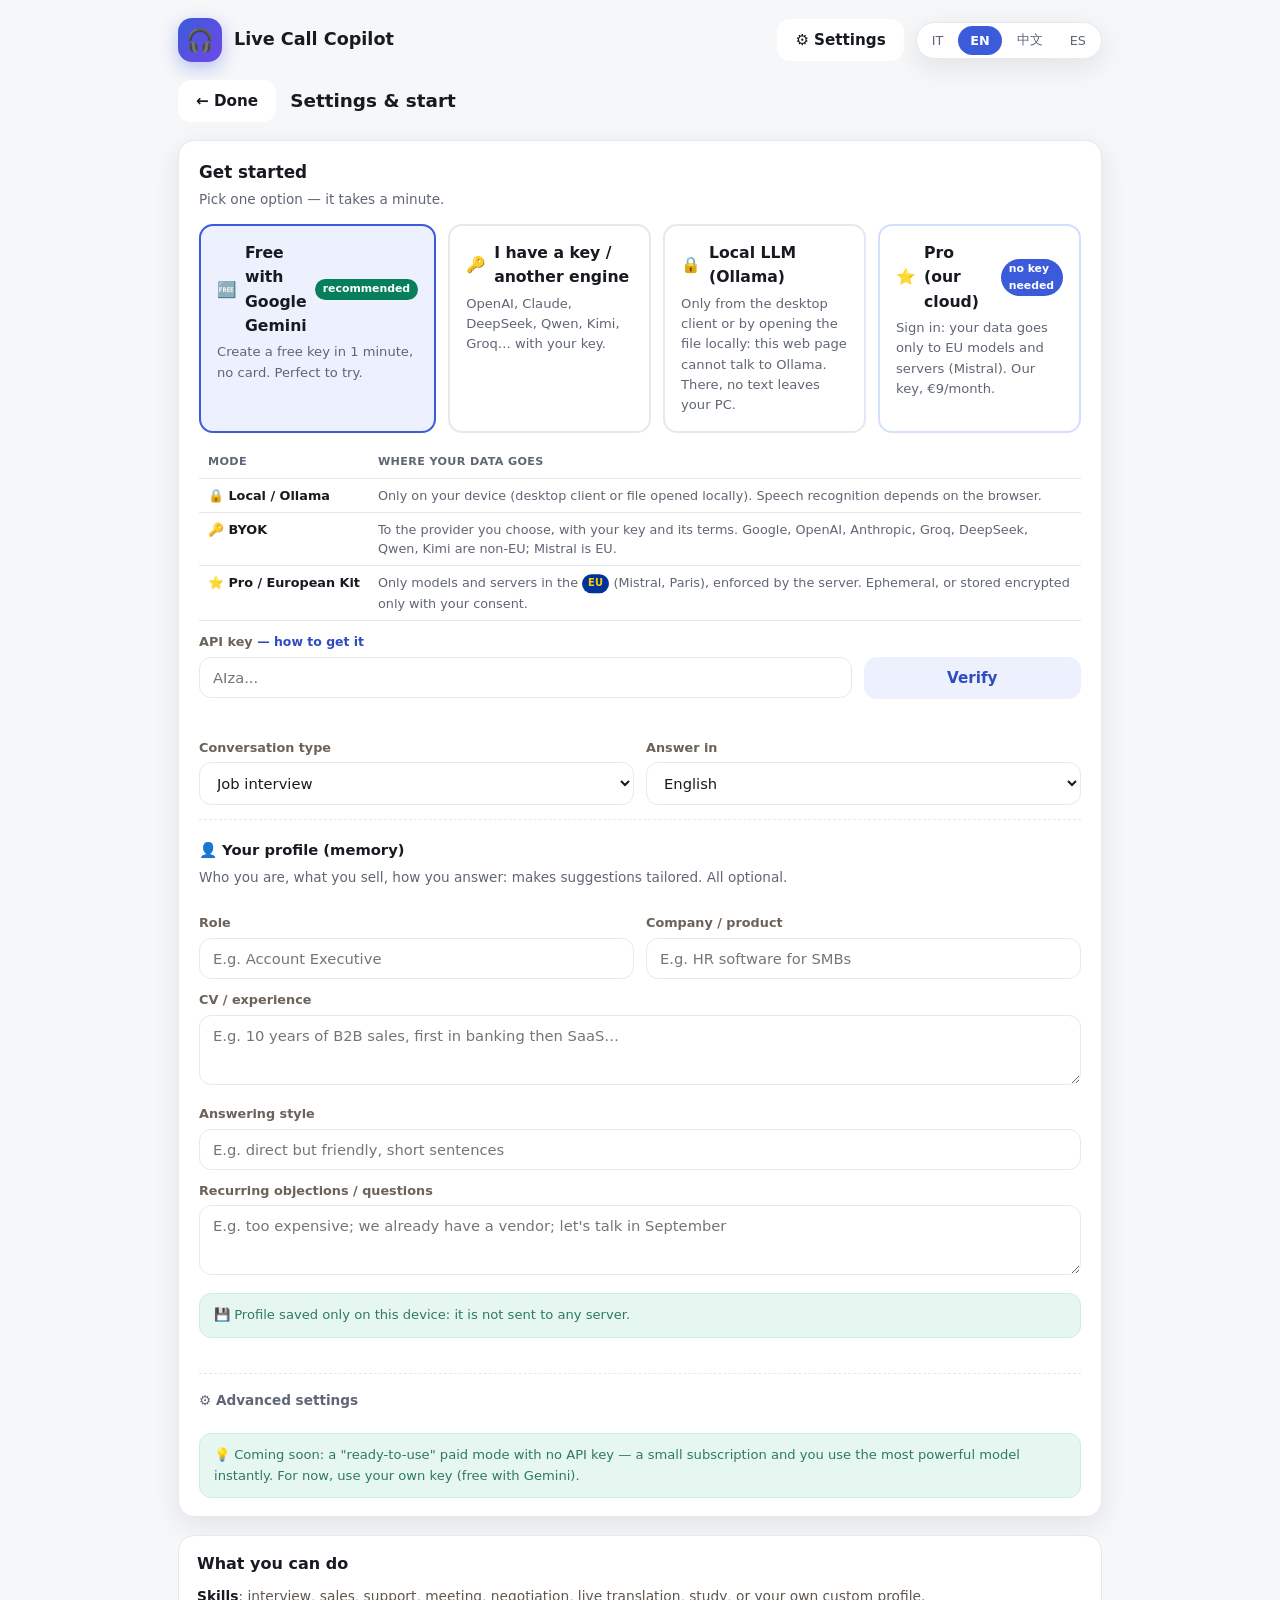
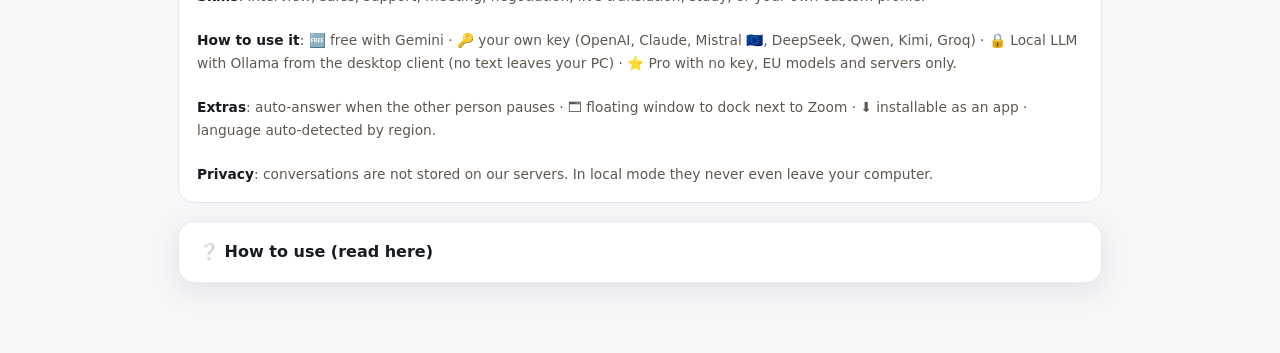
==== index.html @ d934c9e0 "Modulo I (client): sink XSS residui, form veri, a11y dinamica, reduced-motion, meta EN - XSS: routin" ====
﻿<!DOCTYPE html>
<html lang="it">
<head>
<meta charset="UTF-8">
<meta name="viewport" content="width=device-width, initial-scale=1.0">
<title>Live Call Copilot — il tuo assistente per le videochiamate</title>
<meta name="theme-color" content="#3b5bdb">
<meta name="description" content="Il copilota AI open e privato per le tue chiamate: ascolta e suggerisce cosa dire, in tempo reale.">
<!-- strumento, non pagina da indicizzare (la vetrina è landing.html) -->
<meta name="robots" content="noindex,follow">
<!-- SITE-BASE: aggiornare al cambio dominio -->
<link rel="canonical" href="https://livecallcopilot459adf1e-api-prod.functions.fnc.fr-par.scw.cloud/app/index.html">
<link rel="manifest" href="manifest.webmanifest">
<link rel="stylesheet" href="assets/design-system-v3.css">
<link rel="icon" type="image/png" sizes="32x32" href="icons/favicon-32.png">
<link rel="apple-touch-icon" href="icons/apple-touch-icon.png">
<meta name="apple-mobile-web-app-capable" content="yes">
<meta name="apple-mobile-web-app-title" content="Copilot">
<link rel="stylesheet" href="assets/page-index-v2.css">
</head>
<body>
<a href="#main" class="skip-link" data-i18n="skipLink">Salta al contenuto</a>
<div class="wrap">

  <header class="top">
    <div class="logo" aria-hidden="true">🎧</div>
    <div class="name">Live Call Copilot</div>
    <button class="btn btn-ghost setbtn" id="settingsBtn"><span data-i18n="settings"></span></button>
    <div class="langswitch" id="langswitch" role="group" aria-label="Lingua / Language">
      <button data-lang="it" class="on" aria-pressed="true">IT</button>
      <button data-lang="en" aria-pressed="false">EN</button>
      <button data-lang="zh" aria-pressed="false">中文</button>
      <button data-lang="es" aria-pressed="false">ES</button>
    </div>
  </header>

  <main id="main">
  <!-- ═══ VISTA LIVE (principale) ═══ -->
  <div class="view" id="viewLive">

  <!-- HERO -->
  <div class="hero">
    <h1 data-i18n="heroH"></h1>
    <p data-i18n="heroP"></p>
    <div class="steps">
      <div class="step"><span class="n">1</span><span data-i18n="s1"></span></div>
      <div class="step"><span class="n">2</span><span data-i18n="s2"></span></div>
      <div class="step"><span class="n">3</span><span data-i18n="s3"></span></div>
    </div>
    <div class="privacy-chip" data-i18n="privacyChip"></div>
    <a class="kitlink" href="kit.html"><span data-i18n="kitLink"></span></a>
    <a class="kitlink" href="storico.html"><span data-i18n="histLink"></span></a>
  </div>

  <!-- LIVE (front and center) -->
  <div class="controls">
    <button class="btn btn-listen" id="listenBtn" aria-pressed="false"><span data-i18n="listen"></span></button>
    <button class="btn btn-toggle on" id="autoBtn" aria-pressed="true"><span data-i18n="auto"></span></button>
    <button class="btn btn-primary" id="suggestBtn" disabled data-i18n="suggest"></button>
    <button class="btn btn-ghost" id="cancelBtn" style="display:none" data-i18n="cancel"></button>
    <button class="btn btn-ghost" id="floatBtn" data-i18n="float"></button>
    <button class="btn btn-ghost" id="clearBtn" data-i18n="clear"></button>
    <button class="btn btn-soft" id="installBtn" style="display:none" data-i18n="install"></button>
  </div>
  <div class="consent" data-i18n="consentLine"></div>
  <!-- onestà sul riconoscimento vocale: on-device se il browser lo garantisce, altrimenti detto -->
  <div class="stt-note" id="sttNote"></div>
  <div class="status" id="liveStatus" role="status" style="text-align:center"></div>
  <div class="visually-hidden" id="a11yAlert" role="alert"></div>

  <div class="live-grid" id="liveHome">
    <div class="box">
      <div class="bh"><h2><span class="dot" id="recDot" aria-hidden="true"></span><span data-i18n="listening"></span></h2></div>
      <div class="transcript" id="transcript" data-ph="—"></div>
      <div class="visually-hidden" id="transcriptLive" aria-live="polite"></div>
      <div style="margin-top:9px"><input type="text" id="manualQ" data-i18n-ph="manualph"></div>
    </div>
    <div class="box" id="answerBox">
      <div class="bh"><h2>💬 <span data-i18n="answer"></span></h2><button class="mini" id="copyBtn" data-i18n="copy"></button></div>
      <div class="routing" id="routingInfo" role="status"><span class="rx" aria-hidden="true">⚡</span><span id="routingText"></span></div>
      <div class="answer" id="answer" data-ph="—"></div>
      <div class="visually-hidden" id="answerLive" aria-live="polite"></div>
      <!-- Flywheel (M2-d): solo il segnale — azione + metadati, mai il testo. -->
      <div class="fbrow" id="fbRow">
        <span data-i18n="fbQ"></span>
        <button class="mini" id="fbUsed" data-i18n="fbUsed"></button>
        <button class="mini" id="fbEdited" data-i18n="fbEdited"></button>
        <button class="mini" id="fbIgnored" data-i18n="fbIgnored"></button>
      </div>
      <div id="fbEditWrap" style="display:none;margin-top:8px">
        <textarea id="fbEditText" rows="3" aria-label="La tua versione della risposta"></textarea>
        <div style="margin-top:6px"><button class="mini" id="fbEditSend" data-i18n="fbSend"></button></div>
      </div>
    </div>
  </div>

  </div><!-- /viewLive -->

  <!-- ═══ VISTA IMPOSTAZIONI (sostituisce la Live, non le va sopra) ═══ -->
  <div class="view" id="viewSettings" style="display:none">

  <div class="set-head">
    <button class="btn btn-ghost" id="backBtn" data-i18n="doneBack"></button>
    <h2 data-i18n="drawerH"></h2>
  </div>

  <div class="card" id="setupCard">
    <h2 data-i18n="startH" id="startHId"></h2>
    <p class="sub" data-i18n="startSub"></p>

    <div class="choices" role="radiogroup" aria-labelledby="startHId">
      <div class="choice sel" id="choiceFree" role="radio" aria-checked="true" tabindex="0">
        <div class="t"><span aria-hidden="true">🆓</span> <span data-i18n="freeT"></span> <span class="badge" data-i18n="reco"></span></div>
        <div class="d" data-i18n="freeD"></div>
      </div>
      <div class="choice" id="choiceOwn" role="radio" aria-checked="false" tabindex="-1">
        <div class="t"><span aria-hidden="true">🔑</span> <span data-i18n="ownT"></span></div>
        <div class="d" data-i18n="ownD"></div>
      </div>
      <div class="choice" id="choiceLocal" role="radio" aria-checked="false" tabindex="-1">
        <div class="t"><span aria-hidden="true">🔒</span> <span data-i18n="localT"></span></div>
        <div class="d" data-i18n="localD"></div>
      </div>
      <div class="choice pro" id="choicePro" role="radio" aria-checked="false" tabindex="-1">
        <div class="t"><span aria-hidden="true">⭐</span> <span data-i18n="proT"></span> <span class="badge vio" data-i18n="proBadge"></span></div>
        <div class="d" data-i18n="proD"></div>
      </div>
    </div>

    <!-- Account / piano Pro (nostro cloud) -->
    <div id="proWrap" style="display:none">
      <form id="proLoggedOut" novalidate>
        <div class="row">
          <div><label for="acEmail" data-i18n="acEmailL"></label><input type="email" id="acEmail" name="email" autocomplete="username" placeholder="nome@email.it" aria-required="true"></div>
          <div><label for="acPass" data-i18n="acPassL"></label><input type="password" id="acPass" name="password" autocomplete="current-password" placeholder="········" aria-required="true"></div>
        </div>
        <div class="row" style="margin-top:10px">
          <div><button type="submit" class="btn btn-primary" id="loginBtn" style="width:100%" data-i18n="acLogin"></button></div>
          <div><button type="button" class="btn btn-ghost" id="signupBtn" style="width:100%" data-i18n="acSignup"></button></div>
        </div>
      </form>
      <div id="proLoggedIn" style="display:none">
        <div class="paidnote" id="proPlanNote"></div>
        <div class="row" id="proUpgradeRow" style="display:none;margin-top:8px">
          <div><button class="btn btn-primary" id="upgradeBtn" style="width:100%" data-i18n="acUpgrade"></button></div>
          <div><button class="btn btn-soft" id="syncBtn" style="width:100%" data-i18n="acSync"></button></div>
        </div>
        <div style="margin-top:8px">
          <label for="proModel" data-i18n="proModelL"></label>
          <select id="proModel"></select>
        </div>
        <!-- Sovranità: NON è un interruttore. La trascrizione è un dato sensibile
             per natura → il server la instrada SEMPRE su modelli/server UE
             (pavimento). Un modello extra-UE si può scegliere a mano, ma il
             backend lo rifiuta finché non c'è consenso esplicito (dialog). -->
        <div class="paidnote" id="sensNote" style="margin-top:10px" data-i18n="sensNote"></div>
        <div class="paidnote" id="nonEuWarn" style="display:none;margin-top:8px;background:#fff7ec;border-color:#f2dcb0;color:#8a6d2f" data-i18n="nonEuWarn"></div>
        <div style="margin-top:10px"><button class="btn btn-ghost" id="logoutBtn" data-i18n="acLogout"></button></div>
      </div>
      <div class="status" id="acStatus" role="status"></div>
    </div>
    <div class="paidnote" id="localNote" style="display:none;background:#fff7ec;border-color:#f2dcb0;color:#8a6d2f"></div>

    <!-- Matrice modalità: dove vanno i dati, detto chiaro per ognuna delle
         tre strade. La promessa "UE" vale per la modalità sovrana, non per tutte. -->
    <table class="matrix" id="modeMatrix">
      <caption class="visually-hidden" data-i18n="mxCap"></caption>
      <thead><tr><th scope="col" data-i18n="mxMode"></th><th scope="col" data-i18n="mxWhere"></th></tr></thead>
      <tbody>
        <tr><th scope="row" data-i18n="mxLocalT"></th><td data-i18n="mxLocalD"></td></tr>
        <tr><th scope="row" data-i18n="mxByokT"></th><td data-i18n="mxByokD"></td></tr>
        <tr><th scope="row" data-i18n="mxEuT"></th><td data-i18n="mxEuD"></td></tr>
      </tbody>
    </table>

    <div id="ownWrap" style="display:none">
      <label for="provider" data-i18n="engine"></label>
      <select id="provider"></select>
    </div>

    <label id="keyLabel" for="apiKey"><span data-i18n="apikey"></span> <a class="hintlink" id="keyLink" target="_blank" data-i18n="getkey"></a></label>
    <div class="row" id="keyRow">
      <div style="flex:3"><input type="password" id="apiKey" placeholder="AIza..." autocomplete="off"></div>
      <div style="flex:1;min-width:150px;display:flex;align-items:flex-end"><button class="btn btn-soft" id="verifyBtn" style="width:100%" data-i18n="verify"></button></div>
    </div>
    <div class="status" id="setupStatus" role="status"></div>

    <div class="row" style="margin-top:6px">
      <div>
        <label for="mode" data-i18n="mode"></label>
        <select id="mode"></select>
      </div>
      <div>
        <label for="ansLang" data-i18n="answerlang"></label>
        <select id="ansLang">
          <option value="English">English</option>
          <option value="Italiano">Italiano</option>
          <option value="中文">中文</option>
          <option value="Español">Español</option>
          <option value="same">= speaker</option>
        </select>
      </div>
    </div>

    <!-- Profilo (memoria, M2): superficie UNICA di modifica — sostituisce il
         vecchio campo libero "contesto/CV". BYOK/locale: resta solo su questo
         dispositivo (localStorage). Loggato + consenso: sincronizzato
         sull'account (server UE), con esportazione e cancellazione GDPR. -->
    <div style="margin-top:14px;border-top:1px dashed var(--line);padding-top:8px">
      <label style="font-size:.92rem;color:var(--ink)" data-i18n="profH"></label>
      <p class="sub" data-i18n="profSub"></p>
      <div class="row">
        <div><label for="pfRole" data-i18n="profRoleL"></label><input id="pfRole" data-i18n-ph="profRolePh"></div>
        <div><label for="pfCompany" data-i18n="profCompanyL"></label><input id="pfCompany" data-i18n-ph="profCompanyPh"></div>
      </div>
      <label for="pfCv" data-i18n="profCvL"></label>
      <textarea id="pfCv" data-i18n-ph="profCvPh"></textarea>
      <label for="pfStyle" data-i18n="profStyleL"></label>
      <input id="pfStyle" data-i18n-ph="profStylePh">
      <label for="pfObj" data-i18n="profObjL"></label>
      <textarea id="pfObj" data-i18n-ph="profObjPh"></textarea>
      <div class="paidnote" id="profWhere" style="margin-top:10px"></div>
      <div id="profSyncWrap" style="display:none">
        <div class="checkbox">
          <input type="checkbox" id="profConsent">
          <label for="profConsent" style="margin:0" data-i18n="profConsentL"></label>
        </div>
        <div class="row" style="margin-top:10px">
          <div><button class="btn btn-ghost" id="profExportBtn" style="width:100%" data-i18n="profExport"></button></div>
          <div><button class="btn btn-ghost" id="profDeleteBtn" style="width:100%" data-i18n="profDelete"></button></div>
        </div>
        <!-- Storico kit: preferenza + diritti GDPR raggiungibili da qui -->
        <div class="checkbox" style="margin-top:12px">
          <input type="checkbox" id="autoSaveKits">
          <label for="autoSaveKits" style="margin:0" data-i18n="autoSaveL"></label>
        </div>
        <div class="row" style="margin-top:10px">
          <div><a class="btn btn-ghost" href="storico.html" style="display:block;text-align:center;text-decoration:none" data-i18n="histOpen"></a></div>
          <div><button class="btn btn-ghost" id="histExportBtn" style="width:100%" data-i18n="histExport"></button></div>
          <div><button class="btn btn-ghost" id="histDeleteBtn" style="width:100%" data-i18n="histDelete"></button></div>
        </div>
      </div>
      <div class="status" id="profStatus" role="status"></div>
    </div>

    <details class="adv">
      <summary data-i18n="adv"></summary>
      <div class="row">
        <div>
          <label for="model" data-i18n="model"></label>
          <input id="model" list="modelList" placeholder="model"><datalist id="modelList"></datalist>
        </div>
        <div>
          <label for="lang" data-i18n="heard"></label>
          <select id="lang">
            <option value="en-US">English (US)</option><option value="en-GB">English (UK)</option>
            <option value="it-IT">Italiano</option><option value="es-ES">Español</option>
            <option value="zh-CN">中文</option><option value="fr-FR">Français</option>
            <option value="de-DE">Deutsch</option><option value="pt-PT">Português</option>
          </select>
        </div>
      </div>
      <div id="baseWrap" style="display:none;margin-top:8px">
        <label for="baseUrl" data-i18n="baseurl"></label>
        <input id="baseUrl" placeholder="https://...">
      </div>
      <div class="checkbox">
        <input type="checkbox" id="remember">
        <label for="remember" style="margin:0" data-i18n="remember"></label>
        <a href="#" id="forget" class="hintlink" data-i18n="forget"></a>
      </div>
    </details>

    <div class="paidnote" data-i18n="paid"></div>
  </div>

  <div class="caps">
    <h3 data-i18n="capsTitle"></h3>
    <div class="capsbody" data-i18n="capsBody"></div>
  </div>

  <details class="card">
    <summary style="cursor:pointer;font-weight:800;list-style:none" data-i18n="howto"></summary>
    <div class="foot" id="howtoBody" style="margin-top:10px"></div>
  </details>

  </div><!-- /viewSettings -->
  </main>
</div><!-- /wrap -->

<!-- conferma accessibile (al posto dei confirm() nativi) -->
<dialog class="ds-dialog" id="confirmDlg" aria-labelledby="confirmDlgT">
  <h2 id="confirmDlgT"></h2>
  <p id="confirmDlgP"></p>
  <div class="ds-dialog-btns">
    <button class="btn btn-ghost" id="confirmDlgNo"></button>
    <button class="btn btn-primary" id="confirmDlgYes"></button>
  </div>
</dialog>

<script src="assets/lcc-core-v2.js"></script>
<script src="assets/app-v9.js"></script>
</body>
</html>
---- assets/design-system-v3.css ----
/* ═══════════════════════════════════════════════════════════════════════
   Live Call Copilot — Design System v1
   Il linguaggio visivo nuovo: nasce con la pagina Kit, poi si retro-applica
   a index.html e practice.html. Un solo accento, tipografia seria, spazi
   generosi. Nessuna dipendenza esterna: Inter se installato, altrimenti
   lo stack di sistema.
   ═══════════════════════════════════════════════════════════════════════ */

:root{
  /* palette — un accento solo (indaco europeo) */
  --ds-bg:#f6f7f9;
  --ds-surface:#ffffff;
  --ds-ink:#171a20;
  /* scurito per WCAG AA anche su fondo accent-soft (≥5:1 su tutte le superfici) */
  --ds-muted:#5f6674;
  --ds-line:#e5e8ee;
  --ds-accent:#3b5bdb;
  --ds-accent-deep:#2f4bc0;
  --ds-accent-soft:#edf1fd;
  /* verde scurito per WCAG AA: 5.0:1 sia come testo su bianco sia col bianco sopra */
  --ds-ok:#087f5b;
  --ds-ok-soft:#e6f7f1;
  --ds-warn:#e8930c;
  /* l'ambra pura non regge come testo (2.4:1): per il testo si usa questa */
  --ds-warn-text:#8a6708;
  --ds-warn-soft:#fdf3e2;
  --ds-err:#e03131;
  --ds-err-soft:#fdeeee;

  /* tipografia */
  --ds-font:'Inter',ui-sans-serif,system-ui,-apple-system,"Segoe UI",Roboto,"Helvetica Neue",sans-serif;
  --ds-mono:ui-monospace,'Cascadia Code',Consolas,monospace;
  --ds-t-xs:.75rem; --ds-t-sm:.84rem; --ds-t-base:.95rem;
  --ds-t-lg:1.15rem; --ds-t-xl:1.45rem; --ds-t-2xl:1.9rem;

  /* spaziatura, raggi, ombre */
  --ds-s1:4px; --ds-s2:8px; --ds-s3:12px; --ds-s4:16px; --ds-s5:24px; --ds-s6:40px;
  --ds-r-s:8px; --ds-r-m:12px; --ds-r-l:16px;
  --ds-sh-s:0 1px 3px rgba(23,26,32,.07);
  --ds-sh-m:0 8px 28px rgba(23,26,32,.09);
}

/* accessibilità: focus sempre visibile (solo da tastiera), skip link, testo per screen reader */
:where(a,button,input,select,textarea,summary,[tabindex]):focus-visible{outline:2px solid var(--ds-accent);outline-offset:2px;border-radius:4px;}
.skip-link{position:absolute;left:-9999px;top:0;z-index:100;background:var(--ds-accent);color:#fff;font-weight:700;padding:10px 18px;border-radius:0 0 var(--ds-r-s) 0;text-decoration:none;}
.skip-link:focus{left:0;}
.visually-hidden{position:absolute;width:1px;height:1px;padding:0;margin:-1px;overflow:hidden;clip:rect(0 0 0 0);white-space:nowrap;border:0;}

/* dialog di conferma (sostituisce i confirm() nativi) */
.ds-dialog{border:none;border-radius:var(--ds-r-l);box-shadow:var(--ds-sh-m);padding:var(--ds-s5);max-width:420px;width:calc(100vw - 48px);color:var(--ds-ink);font-family:var(--ds-font);}
.ds-dialog::backdrop{background:rgba(23,26,32,.45);}
.ds-dialog h2{font-size:var(--ds-t-lg);font-weight:700;margin:0 0 var(--ds-s2);}
.ds-dialog p{margin:0 0 var(--ds-s4);color:var(--ds-muted);font-size:var(--ds-t-sm);line-height:1.6;}
.ds-dialog .ds-dialog-btns{display:flex;gap:10px;justify-content:flex-end;flex-wrap:wrap;}

/* base */
.ds-page{margin:0;background:var(--ds-bg);color:var(--ds-ink);font-family:var(--ds-font);line-height:1.55;-webkit-font-smoothing:antialiased;}
.ds-wrap{max-width:860px;margin:0 auto;padding:var(--ds-s4) var(--ds-s4) 80px;display:flex;flex-direction:column;gap:var(--ds-s4);}
.ds-h1{font-size:var(--ds-t-2xl);font-weight:800;letter-spacing:-.02em;margin:0;}
.ds-h2{font-size:var(--ds-t-lg);font-weight:700;letter-spacing:-.01em;margin:0;}
.ds-muted{color:var(--ds-muted);font-size:var(--ds-t-sm);}

/* card */
.ds-card{background:var(--ds-surface);border:1px solid var(--ds-line);border-radius:var(--ds-r-l);padding:var(--ds-s5);box-shadow:var(--ds-sh-s);}

/* bottoni */
.ds-btn{cursor:pointer;border:none;border-radius:var(--ds-r-m);font-family:inherit;font-size:var(--ds-t-base);font-weight:600;padding:12px 20px;transition:filter .15s,transform .05s,background .15s;}
.ds-btn:active{transform:translateY(1px);}
.ds-btn:disabled{opacity:.5;cursor:not-allowed;}
.ds-btn-primary{background:var(--ds-accent);color:#fff;box-shadow:0 4px 14px rgba(59,91,219,.28);}
.ds-btn-primary:hover{background:var(--ds-accent-deep);}
.ds-btn-ghost{background:var(--ds-surface);color:var(--ds-ink);border:1px solid var(--ds-line);}
.ds-btn-ghost:hover{border-color:var(--ds-accent);color:var(--ds-accent);}
.ds-btn-sm{padding:7px 13px;font-size:var(--ds-t-sm);border-radius:var(--ds-r-s);}

/* badge */
.ds-badge{display:inline-flex;align-items:center;gap:5px;font-size:var(--ds-t-xs);font-weight:700;border-radius:20px;padding:3px 10px;background:var(--ds-accent-soft);color:var(--ds-accent-deep);white-space:nowrap;}
/* mini-badge UE per la prosa: l'emoji 🇪🇺 su Windows degrada a "EU" nudo,
   questo renderizza identico ovunque (blu Europa + oro) */
.ds-eu{display:inline-flex;align-items:center;justify-content:center;background:#003399;color:#ffcc00;font-weight:800;font-size:.68em;letter-spacing:.03em;border-radius:999px;padding:.18em .6em;vertical-align:baseline;transform:translateY(-.08em);}
.ds-badge.eu{background:var(--ds-ok-soft);color:#087f5b;}
.ds-badge.warn{background:var(--ds-warn-soft);color:var(--ds-warn-text);}

/* form */
.ds-label{display:block;font-size:var(--ds-t-sm);font-weight:600;color:#3f4650;margin:var(--ds-s4) 0 var(--ds-s2);}
.ds-input,.ds-textarea,.ds-select{width:100%;box-sizing:border-box;background:var(--ds-surface);border:1.5px solid var(--ds-line);color:var(--ds-ink);border-radius:var(--ds-r-m);padding:11px 14px;font-size:var(--ds-t-base);font-family:inherit;outline:none;transition:border-color .15s,box-shadow .15s;}
.ds-input:focus,.ds-textarea:focus,.ds-select:focus{border-color:var(--ds-accent);box-shadow:0 0 0 3px rgba(59,91,219,.12);}
.ds-textarea{resize:vertical;min-height:110px;line-height:1.5;}

/* scelte a segmenti (radio orizzontale) */
.ds-seg{display:inline-flex;background:var(--ds-bg);border:1px solid var(--ds-line);border-radius:var(--ds-r-m);padding:3px;gap:2px;}
.ds-seg button{border:none;background:none;font-family:inherit;font-size:var(--ds-t-sm);font-weight:600;color:var(--ds-muted);padding:8px 14px;border-radius:9px;cursor:pointer;}
.ds-seg button.on{background:var(--ds-surface);color:var(--ds-ink);box-shadow:var(--ds-sh-s);}

/* tab */
.ds-tabs{display:flex;gap:2px;border-bottom:1.5px solid var(--ds-line);}
.ds-tab{border:none;background:none;font-family:inherit;font-size:var(--ds-t-base);font-weight:600;color:var(--ds-muted);padding:10px 18px;cursor:pointer;border-bottom:2.5px solid transparent;margin-bottom:-1.5px;}
.ds-tab.on{color:var(--ds-accent);border-bottom-color:var(--ds-accent);}

/* stato */
.ds-status{font-size:var(--ds-t-sm);color:var(--ds-muted);min-height:1.2em;}
.ds-status.err{color:var(--ds-err);}
.ds-status.ok{color:var(--ds-ok);}

/* prosa (output markdown renderizzato) */
.ds-prose{font-size:var(--ds-t-base);line-height:1.65;}
.ds-prose h1,.ds-prose h2,.ds-prose h3,.ds-prose h4{margin:1.1em 0 .4em;letter-spacing:-.01em;}
.ds-prose h1{font-size:1.3rem;} .ds-prose h2{font-size:1.15rem;} .ds-prose h3,.ds-prose h4{font-size:1rem;}
.ds-prose ul,.ds-prose ol{margin:.4em 0;padding-left:1.4em;}
.ds-prose li{margin:.25em 0;}
.ds-prose code{font-family:var(--ds-mono);font-size:.85em;background:var(--ds-bg);border:1px solid var(--ds-line);border-radius:5px;padding:1px 5px;}
.ds-prose p{margin:.5em 0;}
.ds-prose hr{border:none;border-top:1px solid var(--ds-line);margin:1em 0;}

/* ═══ componente plancia (vetrina dell'orchestrazione multi-LLM) ═══ */
.pl-board{display:flex;flex-direction:column;gap:var(--ds-s3);}
.pl-grid{display:grid;grid-template-columns:repeat(auto-fit,minmax(230px,1fr));gap:var(--ds-s3);}
.pl-card{background:var(--ds-surface);border:1.5px solid var(--ds-line);border-radius:var(--ds-r-m);padding:var(--ds-s4);display:flex;flex-direction:column;gap:var(--ds-s2);transition:border-color .25s,box-shadow .25s;}
.pl-card.working{border-color:var(--ds-accent);box-shadow:0 0 0 3px rgba(59,91,219,.10),var(--ds-sh-s);}
.pl-card.done{border-color:#b3e6d4;}
.pl-card.error{border-color:#f2b8b8;}
.pl-head{display:flex;align-items:center;gap:8px;}
.pl-agent{font-weight:700;font-size:var(--ds-t-base);}
.pl-state{margin-left:auto;font-size:var(--ds-t-xs);font-weight:700;color:var(--ds-muted);display:flex;align-items:center;gap:6px;white-space:nowrap;}
.pl-state.working{color:var(--ds-accent);}
.pl-state.done{color:var(--ds-ok);}
.pl-state.error{color:var(--ds-err);}
.pl-reason{font-size:var(--ds-t-xs);color:var(--ds-muted);line-height:1.45;}
.pl-live{font-size:var(--ds-t-xs);color:var(--ds-accent-deep);font-family:var(--ds-mono);}
.pl-dot{width:8px;height:8px;border-radius:50%;background:var(--ds-accent);animation:pl-pulse 1.1s infinite;}
@keyframes pl-pulse{50%{opacity:.25;transform:scale(.8);}}
.pl-recap{background:linear-gradient(150deg,var(--ds-accent-soft),var(--ds-surface) 70%);border:1.5px solid #d5defb;border-radius:var(--ds-r-m);padding:var(--ds-s4) var(--ds-s5);}
.pl-recap h4{margin:0 0 var(--ds-s2);font-size:var(--ds-t-sm);font-weight:800;color:var(--ds-accent-deep);letter-spacing:.02em;text-transform:uppercase;}
.pl-recap-row{display:flex;align-items:center;gap:10px;font-size:var(--ds-t-sm);padding:5px 0;border-bottom:1px dashed var(--ds-line);}
.pl-recap-row:last-of-type{border-bottom:none;}
.pl-recap-foot{margin-top:var(--ds-s2);font-size:var(--ds-t-sm);font-weight:700;color:var(--ds-ink);display:flex;gap:14px;flex-wrap:wrap;}

/* accessibilità: chi chiede meno movimento non riceve animazioni/transizioni (v3) */
@media (prefers-reduced-motion: reduce){
  *,*::before,*::after{animation-duration:.01ms!important;animation-iteration-count:1!important;transition-duration:.01ms!important;scroll-behavior:auto!important;}
}
---- assets/page-index-v2.css ----
/* Le variabili storiche della pagina puntano ai token del design system
     (assets/design-system.css): stessa lingua visiva del Kit, zero cambi
     a selettori/id/DOM. */
  :root{
    --bg:var(--ds-bg); --card:var(--ds-surface); --soft:var(--ds-accent-soft); --soft2:var(--ds-ok-soft);
    --ink:var(--ds-ink); --muted:var(--ds-muted); --line:var(--ds-line);
    --accent:var(--ds-accent); --accent-d:var(--ds-accent-deep); --teal:var(--ds-ok); --amber:var(--ds-warn); --violet:var(--ds-accent);
    --r:var(--ds-r-l); --sh:var(--ds-sh-m);
  }
  *{box-sizing:border-box;}
  html,body{margin:0;}
  body{background:var(--bg); color:var(--ink); font-family:var(--ds-font); line-height:1.55;}
  .wrap{max-width:960px; margin:0 auto; padding:18px 18px 70px; display:flex; flex-direction:column; gap:18px;}

  /* header */
  .top{display:flex; align-items:center; gap:12px;}
  .logo{width:44px;height:44px;border-radius:14px;background:linear-gradient(135deg,var(--ds-accent),#7048e8);display:flex;align-items:center;justify-content:center;font-size:1.4rem;box-shadow:0 6px 18px rgba(59,91,219,.35);}
  .top .name{font-weight:800; font-size:1.1rem;}
  .langswitch{margin-left:auto; display:flex; gap:3px; background:#fff; border:1px solid var(--line); border-radius:22px; padding:3px; box-shadow:var(--sh);}
  .langswitch button{background:none;border:none;color:var(--muted);font-size:.8rem;padding:6px 12px;border-radius:18px;cursor:pointer;font-family:inherit;}
  .langswitch button.on{background:var(--accent);color:#fff;font-weight:700;}

  /* hero */
  .hero{background:linear-gradient(160deg,var(--soft),#fff 70%);border:1px solid var(--line);border-radius:var(--r);padding:26px 26px 22px;box-shadow:var(--sh);text-align:center;}
  .hero h1{margin:0 0 8px;font-size:1.7rem;font-weight:800;letter-spacing:-.3px;}
  .hero p{margin:0 auto;max-width:560px;color:#6b625a;font-size:1.02rem;}
  .steps{display:flex;gap:12px;justify-content:center;flex-wrap:wrap;margin-top:20px;}
  .step{display:flex;align-items:center;gap:9px;background:#fff;border:1px solid var(--line);border-radius:40px;padding:8px 16px;font-size:.86rem;font-weight:600;box-shadow:0 3px 10px rgba(60,40,25,.05);}
  .step .n{width:22px;height:22px;border-radius:50%;background:var(--soft2);color:var(--teal);display:flex;align-items:center;justify-content:center;font-size:.78rem;font-weight:800;}

  .card{background:var(--card);border:1px solid var(--line);border-radius:var(--r);padding:18px 20px;box-shadow:var(--sh);}
  .card h2{margin:0 0 4px;font-size:1.05rem;font-weight:800;}
  .card .sub{color:var(--muted);font-size:.85rem;margin:0 0 14px;}

  label{display:block;font-size:.8rem;color:#6b625a;font-weight:600;margin:11px 0 5px;}
  input,select,textarea{width:100%;background:#fff;border:1.5px solid var(--line);color:var(--ink);border-radius:12px;padding:11px 13px;font-size:.92rem;font-family:inherit;outline:none;transition:border-color .15s;}
  input:focus,select:focus,textarea:focus{border-color:var(--accent);}
  textarea{resize:vertical;min-height:70px;}
  .row{display:flex;gap:12px;flex-wrap:wrap;}
  .row>div{flex:1;min-width:150px;}

  button.btn{cursor:pointer;border:none;border-radius:13px;font-size:.95rem;font-weight:700;font-family:inherit;padding:12px 18px;transition:transform .05s,box-shadow .15s,filter .15s;}
  button.btn:active{transform:translateY(1px);}
  .btn-primary{background:var(--accent);color:#fff;box-shadow:0 6px 16px rgba(59,91,219,.3);}
  .btn-primary:hover{filter:brightness(1.05);}
  .btn-soft{background:var(--soft);color:var(--accent-d);border:1.5px solid #d5defb;}
  .btn-ghost{background:#fff;color:var(--ink);border:1.5px solid var(--line);}
  .btn-listen{background:var(--teal);color:#fff;font-size:1.05rem;padding:15px 30px;box-shadow:0 8px 20px rgba(18,184,134,.32);}
  /* in registrazione: rosso semantico (prima l'accento era già rosso-arancio) */
  .btn-listen.on{background:var(--ds-err);animation:pulse 1.5s infinite;}
  .btn-toggle{background:#fff;color:var(--muted);border:1.5px solid var(--line);}
  .btn-toggle.on{background:var(--soft2);color:var(--teal);border-color:#b8ecd8;}
  .btn:disabled{opacity:.45;cursor:not-allowed;}
  @keyframes pulse{50%{filter:brightness(1.12);}}

  /* choice cards for onboarding */
  .choices{display:grid;grid-template-columns:repeat(4,1fr);gap:12px;}
  @media(max-width:900px){.choices{grid-template-columns:1fr 1fr;}}
  @media(max-width:640px){.choices{grid-template-columns:1fr;}}
  .choice.pro{border-color:#d5defb;}
  .choice.pro:hover{border-color:var(--violet);}
  .choice.pro.sel{border-color:var(--violet);background:var(--ds-accent-soft);}
  .badge.vio{background:var(--violet);}
  /* pill di trasparenza sul routing (AI Act): chi ha risposto e perché */
  .routing{display:none;align-items:flex-start;gap:7px;background:var(--ds-accent-soft);border:1px solid #d5defb;border-radius:11px;padding:7px 11px;margin-bottom:9px;font-size:.78rem;color:var(--ds-accent-deep);line-height:1.4;}
  .routing.show{display:flex;}
  .routing b{color:var(--ds-accent-deep);}
  .routing .rx{flex:0 0 auto;}
  .choice{border:2px solid var(--line);border-radius:14px;padding:15px 16px;cursor:pointer;background:#fff;transition:border-color .15s,background .15s;}
  .choice:hover{border-color:#c6d3f7;}
  .choice.sel{border-color:var(--accent);background:var(--soft);}
  .choice .t{font-weight:800;font-size:.98rem;display:flex;align-items:center;gap:8px;}
  .choice .d{color:var(--muted);font-size:.82rem;margin-top:4px;}
  .badge{font-size:.68rem;font-weight:800;background:var(--teal);color:#fff;border-radius:20px;padding:2px 8px;}

  .status{font-size:.82rem;color:var(--muted);min-height:1.05em;margin-top:8px;}
  .status.ok{color:var(--teal);} .status.err{color:var(--accent-d);} .status.work{color:var(--amber);}
  .hintlink{font-size:.78rem;color:var(--accent-d);text-decoration:none;font-weight:600;}
  .checkbox{display:flex;align-items:center;gap:8px;margin-top:12px;font-size:.82rem;color:var(--muted);}
  .checkbox input{width:auto;}

  details.adv{margin-top:14px;border-top:1px dashed var(--line);padding-top:6px;}
  details.adv>summary{list-style:none;cursor:pointer;padding:10px 0;font-size:.85rem;color:var(--muted);font-weight:600;}
  details.adv>summary::-webkit-details-marker{display:none;}

  .controls{display:flex;gap:10px;flex-wrap:wrap;align-items:center;justify-content:center;}
  .live-grid{display:grid;grid-template-columns:1fr 1.1fr;gap:14px;}
  @media(max-width:820px){.live-grid{grid-template-columns:1fr;}}
  .box{background:var(--card);border:1px solid var(--line);border-radius:var(--r);padding:16px 18px;display:flex;flex-direction:column;min-height:200px;box-shadow:var(--sh);}
  .box .bh{display:flex;align-items:center;justify-content:space-between;margin-bottom:9px;}
  .box .bh h2{margin:0;font-size:.9rem;font-weight:800;}
  .dot{width:9px;height:9px;border-radius:50%;background:#d9cec3;display:inline-block;margin-right:7px;}
  .dot.live{background:var(--ds-err);box-shadow:0 0 8px var(--ds-err);animation:pulse 1.4s infinite;}
  .transcript{flex:1;overflow-y:auto;max-height:280px;font-size:.95rem;color:#4a423b;}
  .transcript .interim{color:var(--muted);font-style:italic;}
  .transcript:empty::before{content:attr(data-ph);color:var(--muted);font-size:.85rem;}
  .answer{flex:1;overflow-y:auto;max-height:440px;white-space:pre-wrap;font-size:1.06rem;color:#3a332e;}
  .answer:empty::before{content:attr(data-ph);color:var(--muted);font-size:.85rem;}
  .answer b{color:var(--teal);}
  .mini{font-size:.74rem;color:var(--muted);background:#fff;border:1px solid var(--line);border-radius:9px;padding:5px 10px;cursor:pointer;}
  /* feedback flywheel: riga discreta sotto il suggerimento */
  .fbrow{display:none;gap:6px;align-items:center;flex-wrap:wrap;margin-top:9px;font-size:.75rem;color:var(--muted);}
  .fbrow.show{display:flex;}
  a{color:var(--accent-d);}
  .foot{font-size:.78rem;color:var(--muted);}
  .paidnote{background:var(--soft2);border:1px solid #cdeede;border-radius:12px;padding:11px 14px;font-size:.82rem;color:#2f7a5e;margin-top:12px;}

  /* settings: schermata alternativa alla Live (niente overlay, niente drawer) */
  .setbtn{margin-left:auto;padding:9px 14px;}
  .langswitch{margin-left:0;}
  .privacy-chip{display:inline-flex;align-items:center;gap:7px;margin-top:16px;background:#fff;border:1px solid var(--line);border-radius:30px;padding:7px 15px;font-size:.82rem;color:#3f6a58;font-weight:600;box-shadow:0 3px 10px rgba(60,40,25,.05);}
  /* ingresso al Kit di candidatura: stesso viola della pill di routing */
  .kitlink{display:inline-flex;align-items:center;gap:7px;margin-top:16px;margin-left:8px;background:var(--ds-accent-soft);border:1px solid #d5defb;border-radius:30px;padding:7px 15px;font-size:.82rem;color:var(--ds-accent-deep);font-weight:700;text-decoration:none;box-shadow:0 3px 10px rgba(23,26,32,.05);transition:border-color .15s;}
  .kitlink:hover{border-color:var(--violet);}
  .consent{text-align:center;font-size:.78rem;color:var(--muted);margin-top:2px;}
  .consent b{color:var(--accent-d);font-weight:700;}
  .view{display:flex;flex-direction:column;gap:18px;animation:viewin .22s ease;}
  @keyframes viewin{from{opacity:0;transform:translateY(10px);}to{opacity:1;transform:none;}}
  .set-head{display:flex;align-items:center;gap:14px;}
  .set-head h2{margin:0;font-size:1.15rem;font-weight:800;}
  .caps{background:var(--card);border:1px solid var(--line);border-radius:var(--r);padding:16px 18px;}
  .caps h3{margin:0 0 8px;font-size:1rem;font-weight:800;}
  .caps .capsbody{font-size:.86rem;color:#5f564e;line-height:1.62;}
  .caps .capsbody b{color:var(--ink);}

/* matrice modalità: dove vanno i dati (v2) */
.matrix{width:100%;border-collapse:collapse;margin-top:14px;font-size:.8rem;}
.matrix th,.matrix td{text-align:left;padding:7px 9px;border-bottom:1px solid var(--line);vertical-align:top;line-height:1.5;}
.matrix thead th{font-size:.7rem;text-transform:uppercase;letter-spacing:.03em;color:var(--muted);font-weight:700;}
.matrix tbody th{font-weight:800;color:var(--ink);white-space:nowrap;width:1%;}
.matrix td{color:var(--muted);}
.matrix .ds-eu{font-size:.62rem;}
.stt-note{font-size:.74rem;color:var(--muted);text-align:center;margin-top:4px;}
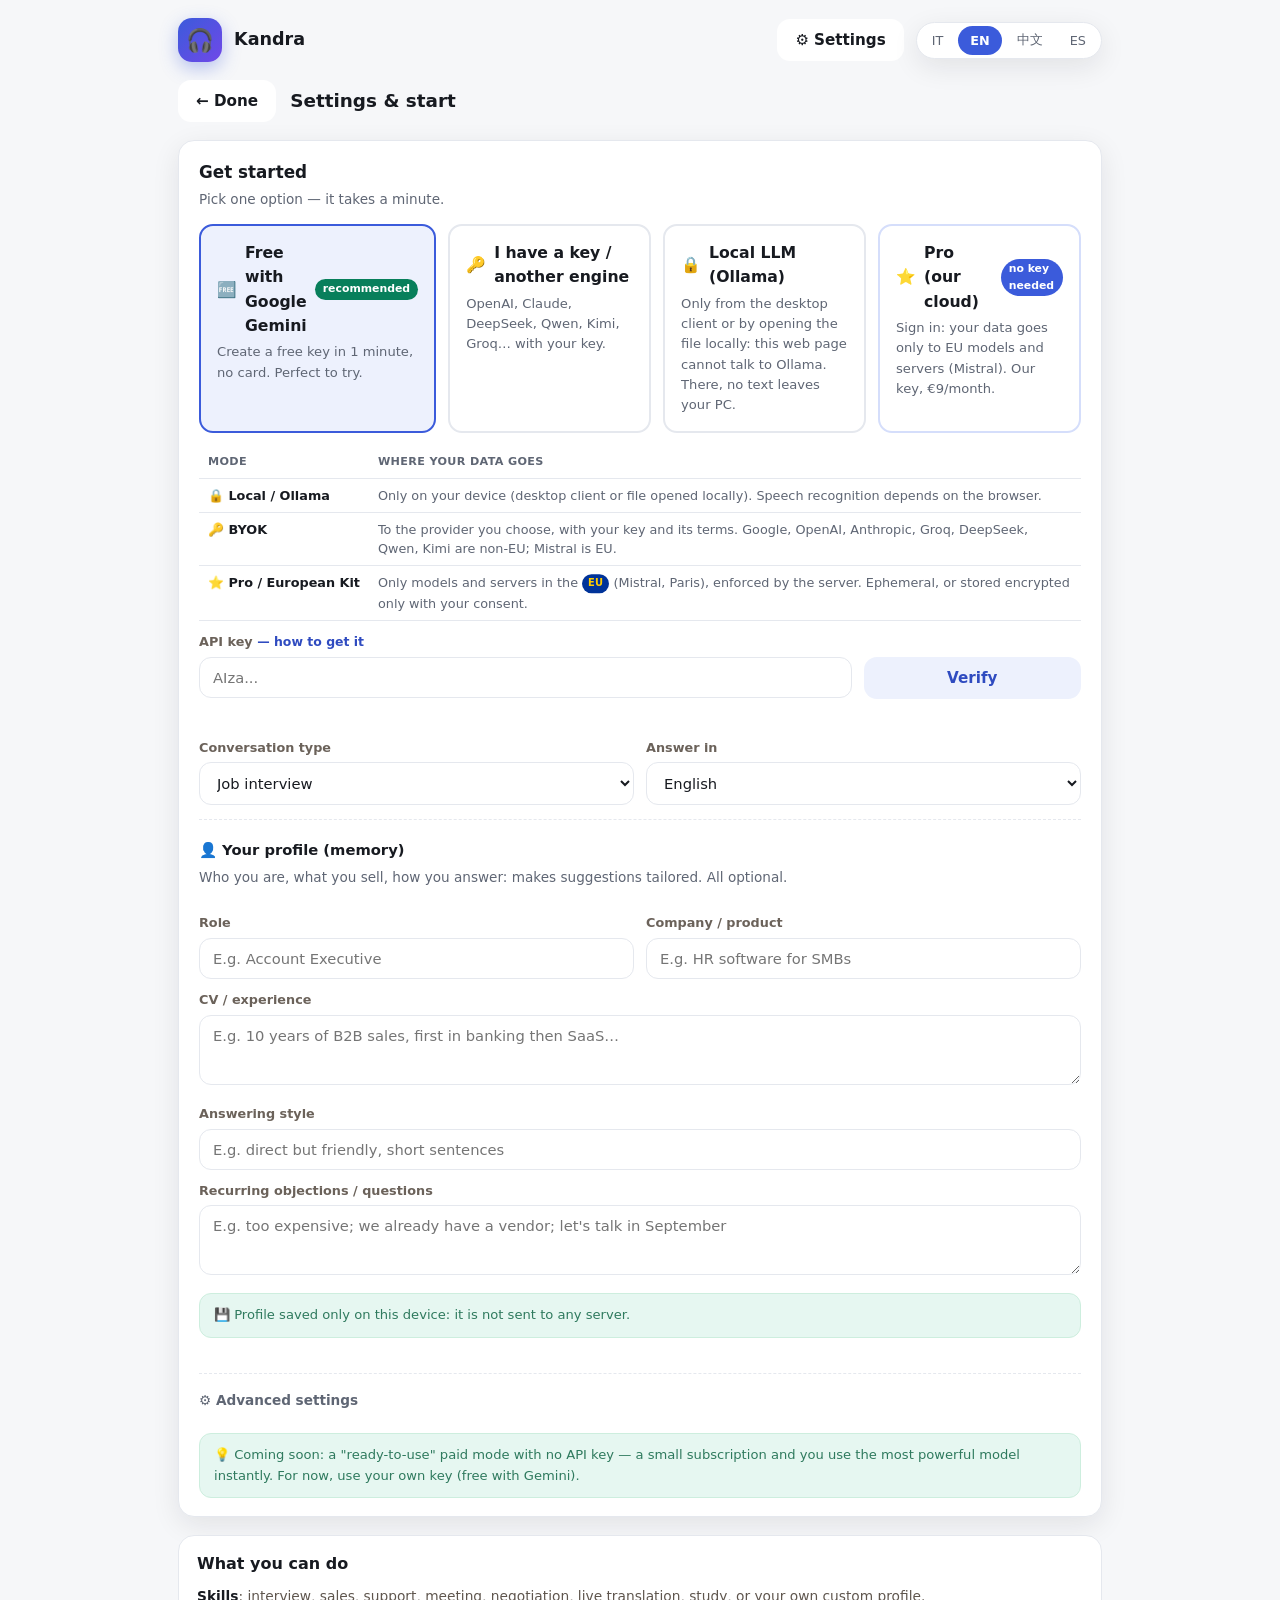
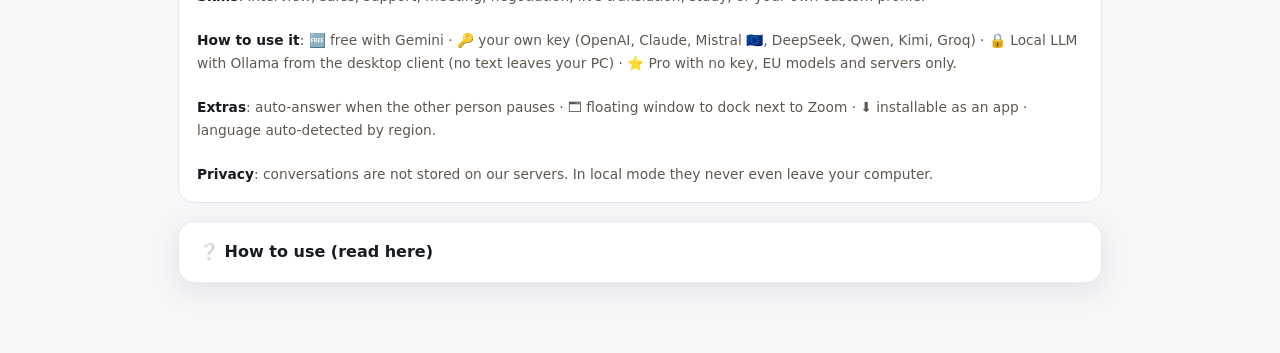
==== commit e9de6b63: "§1 Brand e posizionamento: BRAND centralizzato (LCC.BRAND nel nucleo, BRAND_NAME nel backend, tools/" ====
--- a/index.html
+++ b/index.html
@@ -3,9 +3,9 @@
 <head>
 <meta charset="UTF-8">
 <meta name="viewport" content="width=device-width, initial-scale=1.0">
-<title>Live Call Copilot — il tuo assistente per le videochiamate</title>
+<title>Kandra — il tuo assistente per le videochiamate</title>
 <meta name="theme-color" content="#3b5bdb">
-<meta name="description" content="Il copilota AI open e privato per le tue chiamate: ascolta e suggerisce cosa dire, in tempo reale.">
+<meta name="description" content="Live Copilot: durante la chiamata ascolta e suggerisce cosa dire, in tempo reale — sul tuo dispositivo o su modelli europei.">
 <!-- strumento, non pagina da indicizzare (la vetrina è landing.html) -->
 <meta name="robots" content="noindex,follow">
 <!-- SITE-BASE: aggiornare al cambio dominio -->
@@ -24,7 +24,7 @@
 
   <header class="top">
     <div class="logo" aria-hidden="true">🎧</div>
-    <div class="name">Live Call Copilot</div>
+    <div class="name">Kandra</div>
     <button class="btn btn-ghost setbtn" id="settingsBtn"><span data-i18n="settings"></span></button>
     <div class="langswitch" id="langswitch" role="group" aria-label="Lingua / Language">
       <button data-lang="it" class="on" aria-pressed="true">IT</button>
@@ -50,6 +50,7 @@
     <div class="privacy-chip" data-i18n="privacyChip"></div>
     <a class="kitlink" href="kit.html"><span data-i18n="kitLink"></span></a>
     <a class="kitlink" href="storico.html"><span data-i18n="histLink"></span></a>
+    <a class="kitlink" href="storie.html"><span data-i18n="storiesLink"></span></a>
   </div>
 
   <!-- LIVE (front and center) -->
@@ -239,6 +240,12 @@
           <div><button class="btn btn-ghost" id="histExportBtn" style="width:100%" data-i18n="histExport"></button></div>
           <div><button class="btn btn-ghost" id="histDeleteBtn" style="width:100%" data-i18n="histDelete"></button></div>
         </div>
+        <!-- Story Bank (M3): stessi diritti GDPR, stessa disciplina (2xx o niente) -->
+        <div class="row" style="margin-top:10px">
+          <div><a class="btn btn-ghost" href="storie.html" style="display:block;text-align:center;text-decoration:none" data-i18n="storiesOpen"></a></div>
+          <div><button class="btn btn-ghost" id="storiesExportBtn" style="width:100%" data-i18n="storiesExport"></button></div>
+          <div><button class="btn btn-ghost" id="storiesDeleteBtn" style="width:100%" data-i18n="storiesDelete"></button></div>
+        </div>
       </div>
       <div class="status" id="profStatus" role="status"></div>
     </div>
@@ -298,7 +305,7 @@
   </div>
 </dialog>
 
-<script src="assets/lcc-core-v2.js"></script>
-<script src="assets/app-v9.js"></script>
+<script src="assets/lcc-core-v3.js"></script>
+<script src="assets/app-v12.js"></script>
 </body>
 </html>
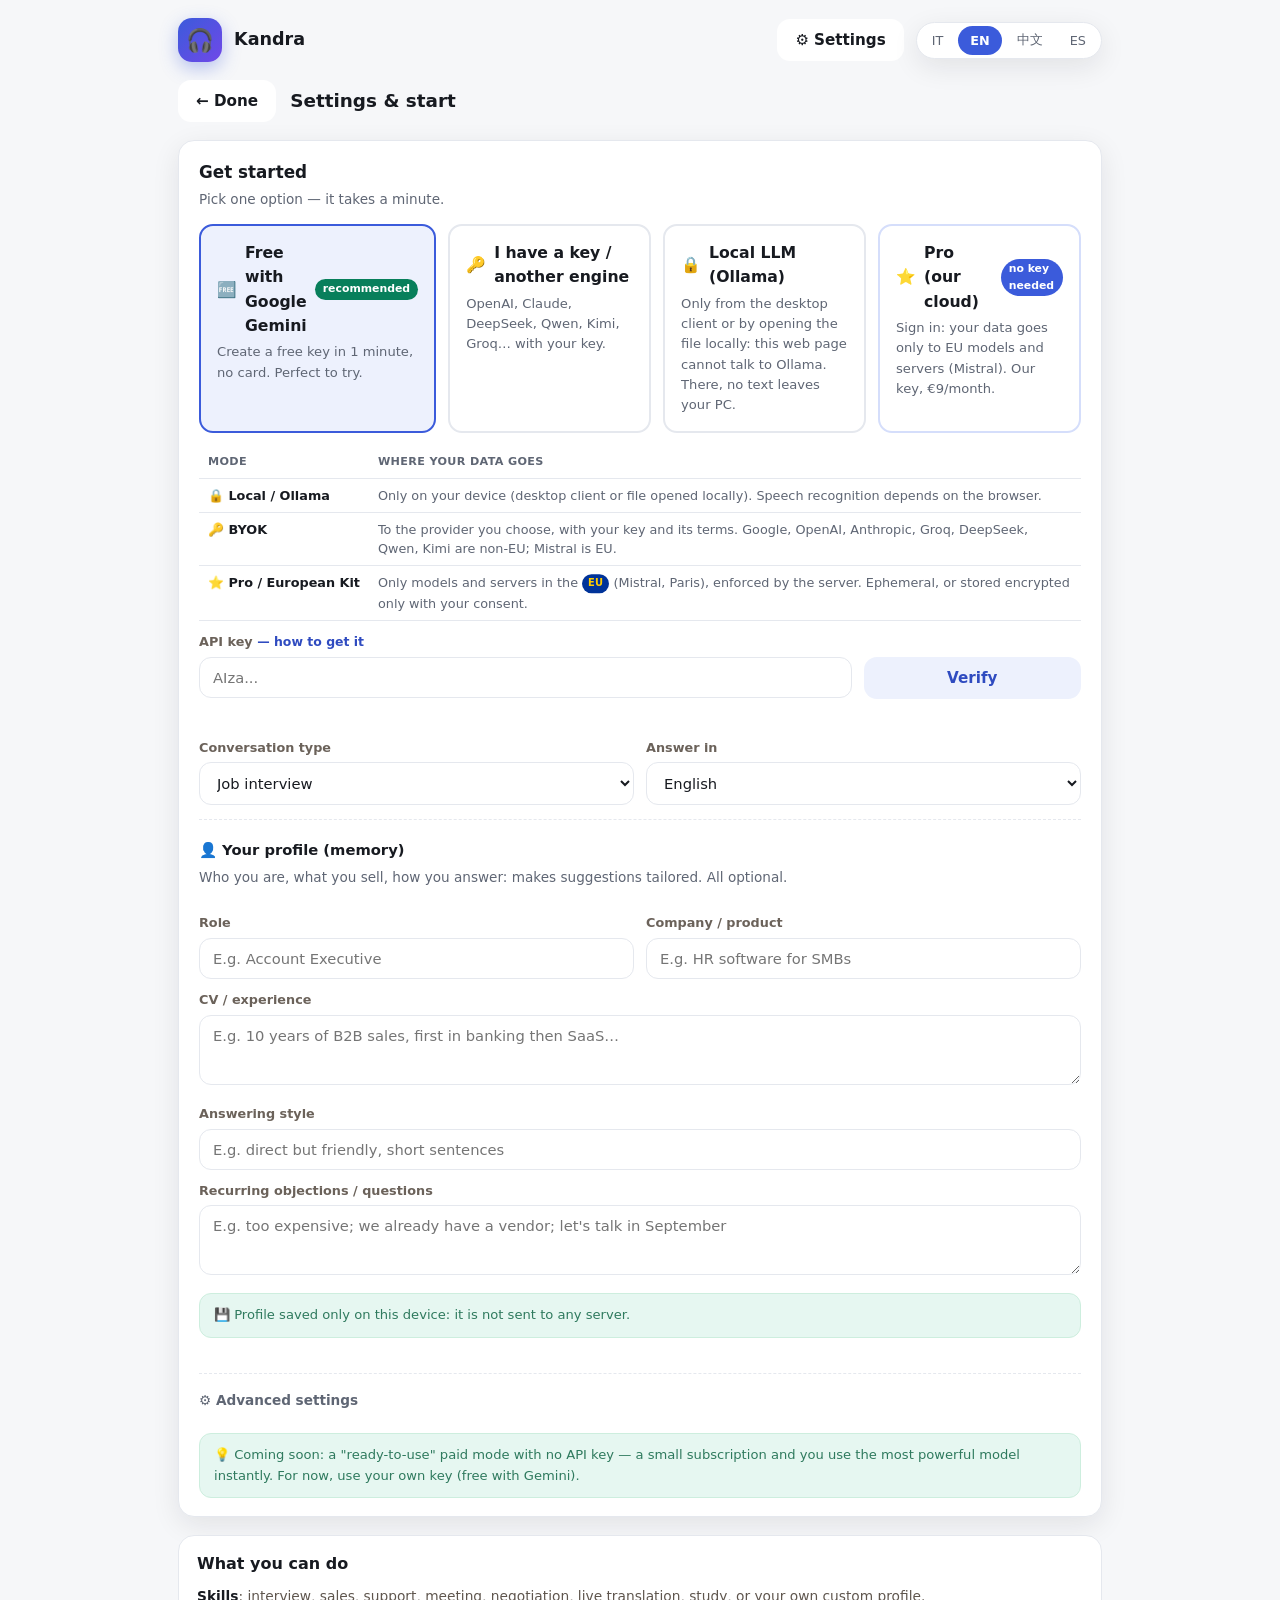
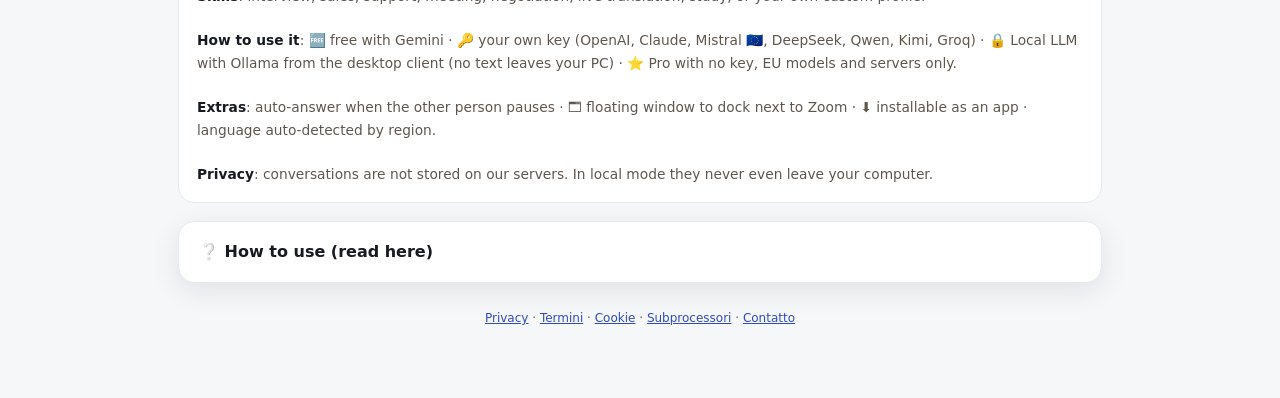
==== commit 0fd5e01d: "§10 Pagine legali (bozza): privacy, termini, cookie, subprocessori, contatto — contenuto placeholder" ====
--- a/index.html
+++ b/index.html
@@ -139,6 +139,11 @@
           <div><button type="submit" class="btn btn-primary" id="loginBtn" style="width:100%" data-i18n="acLogin"></button></div>
           <div><button type="button" class="btn btn-ghost" id="signupBtn" style="width:100%" data-i18n="acSignup"></button></div>
         </div>
+        <!-- §8 stato onesto delle email transazionali (reset/verifica) -->
+        <div style="margin-top:8px;display:flex;gap:10px;align-items:center;flex-wrap:wrap">
+          <a href="#" class="hintlink" id="forgotLink" data-i18n="acForgot"></a>
+          <span class="status" id="emailNote" role="status" style="margin:0"></span>
+        </div>
       </form>
       <div id="proLoggedIn" style="display:none">
         <div class="paidnote" id="proPlanNote"></div>
@@ -293,6 +298,7 @@
 
   </div><!-- /viewSettings -->
   </main>
+  <footer class="foot" style="text-align:center"><nav class="legal-links" aria-label="Legale" style="font-size:var(--ds-t-xs);margin-top:8px"><a href="privacy.html">Privacy</a> · <a href="termini.html">Termini</a> · <a href="cookie.html">Cookie</a> · <a href="subprocessori.html">Subprocessori</a> · <a href="contatto.html">Contatto</a></nav></footer>
 </div><!-- /wrap -->
 
 <!-- conferma accessibile (al posto dei confirm() nativi) -->
@@ -305,7 +311,7 @@
   </div>
 </dialog>
 
-<script src="assets/lcc-core-v3.js"></script>
-<script src="assets/app-v12.js"></script>
+<script src="assets/lcc-core-v4.js"></script>
+<script src="assets/app-v14.js"></script>
 </body>
 </html>
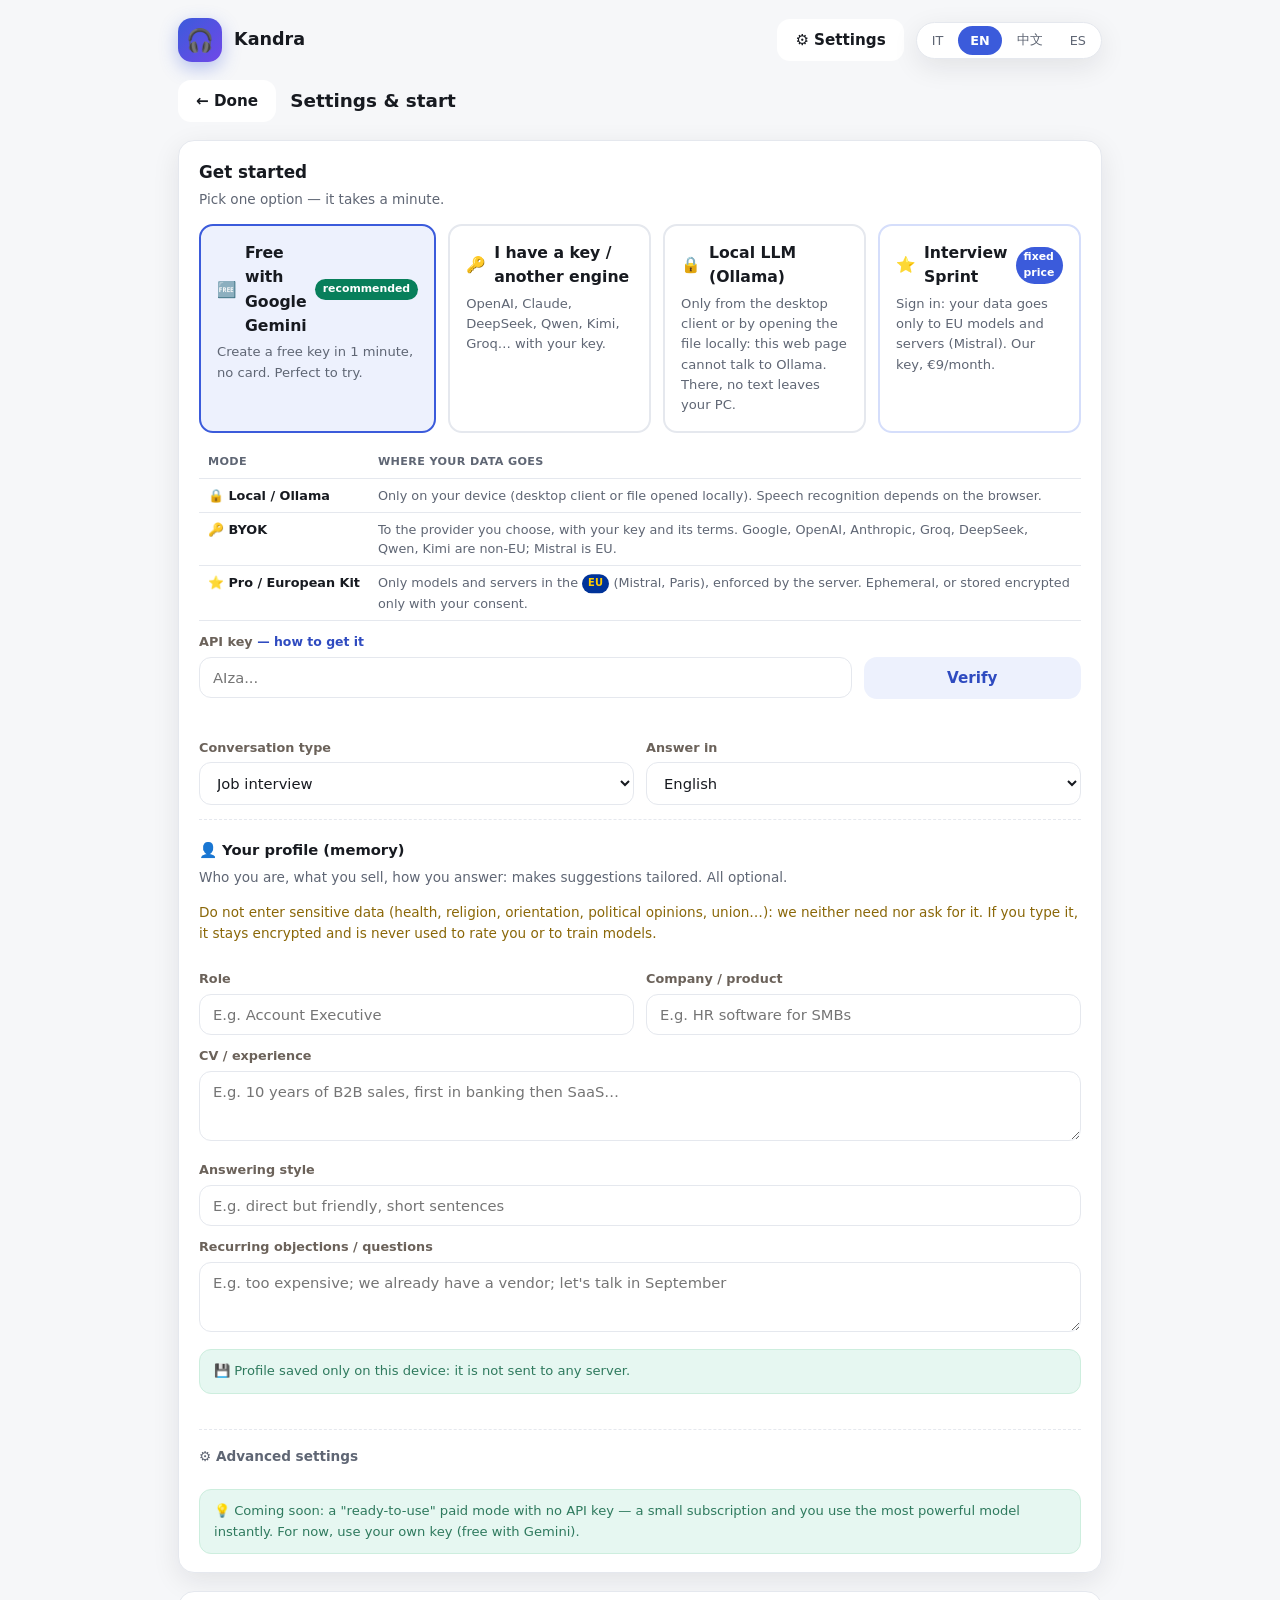
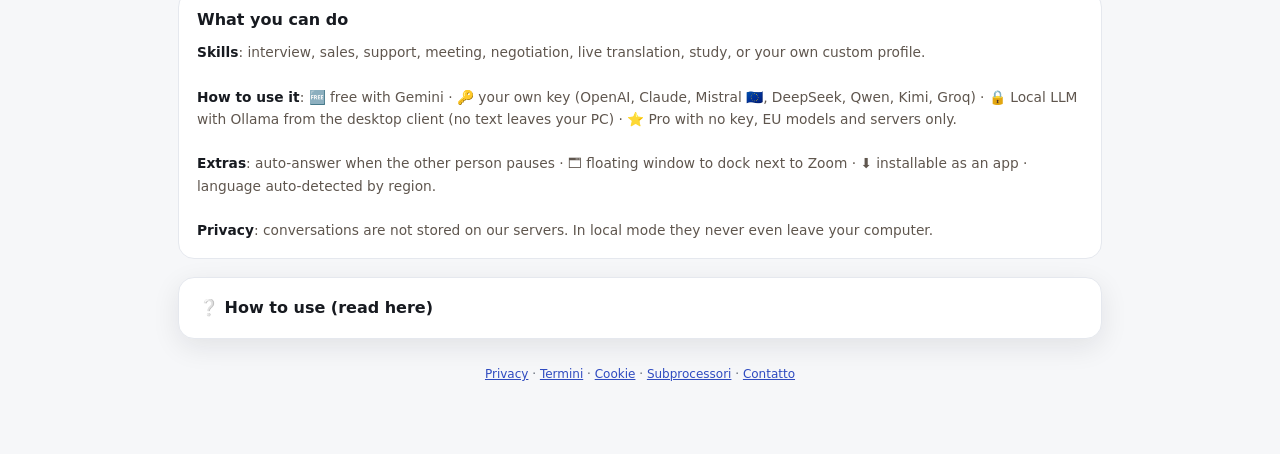
==== commit 3caa91f8: "M1+M2 (client): disclosure AI Act art.50 in app/kit/practice/storie (interazione + 'intervistatore e" ====
--- a/index.html
+++ b/index.html
@@ -64,6 +64,7 @@
     <button class="btn btn-soft" id="installBtn" style="display:none" data-i18n="install"></button>
   </div>
   <div class="consent" data-i18n="consentLine"></div>
+  <div class="consent" id="aiNotice" role="note" data-i18n="aiNotice"></div>
   <!-- onestà sul riconoscimento vocale: on-device se il browser lo garantisce, altrimenti detto -->
   <div class="stt-note" id="sttNote"></div>
   <div class="status" id="liveStatus" role="status" style="text-align:center"></div>
@@ -147,6 +148,7 @@
       </form>
       <div id="proLoggedIn" style="display:none">
         <div class="paidnote" id="proPlanNote"></div>
+        <div class="paidnote" id="nextSteps"><b data-i18n="nextH"></b><br><a href="kit.html" data-i18n="next1"></a> · <a href="storie.html" data-i18n="next2"></a> · <a href="practice.html" data-i18n="next3"></a></div>
         <div class="row" id="proUpgradeRow" style="display:none;margin-top:8px">
           <div><button class="btn btn-primary" id="upgradeBtn" style="width:100%" data-i18n="acUpgrade"></button></div>
           <div><button class="btn btn-soft" id="syncBtn" style="width:100%" data-i18n="acSync"></button></div>
@@ -215,6 +217,7 @@
     <div style="margin-top:14px;border-top:1px dashed var(--line);padding-top:8px">
       <label style="font-size:.92rem;color:var(--ink)" data-i18n="profH"></label>
       <p class="sub" data-i18n="profSub"></p>
+      <p class="sub" data-i18n="sensitiveNote" style="color:var(--ds-warn-text)"></p>
       <div class="row">
         <div><label for="pfRole" data-i18n="profRoleL"></label><input id="pfRole" data-i18n-ph="profRolePh"></div>
         <div><label for="pfCompany" data-i18n="profCompanyL"></label><input id="pfCompany" data-i18n-ph="profCompanyPh"></div>
@@ -312,6 +315,6 @@
 </dialog>
 
 <script src="assets/lcc-core-v4.js"></script>
-<script src="assets/app-v14.js"></script>
+<script src="assets/app-v15.js"></script>
 </body>
 </html>
